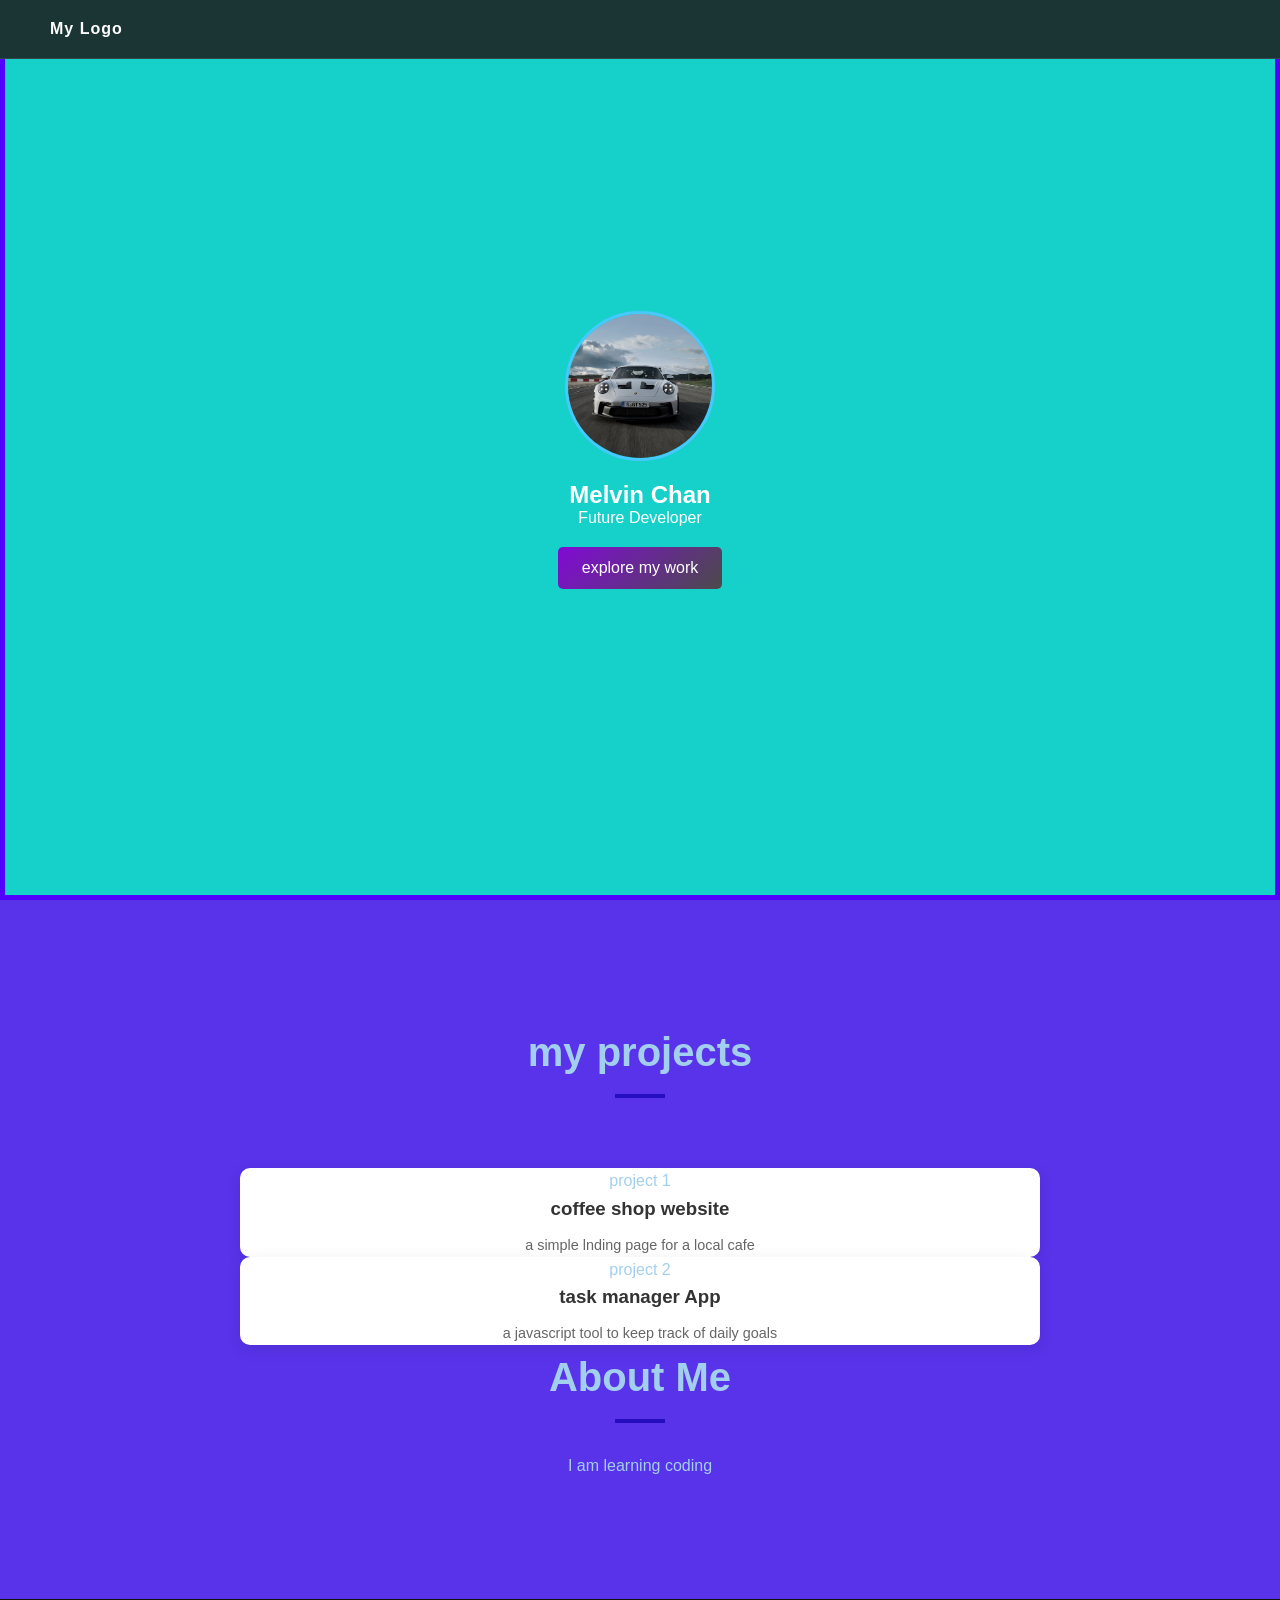
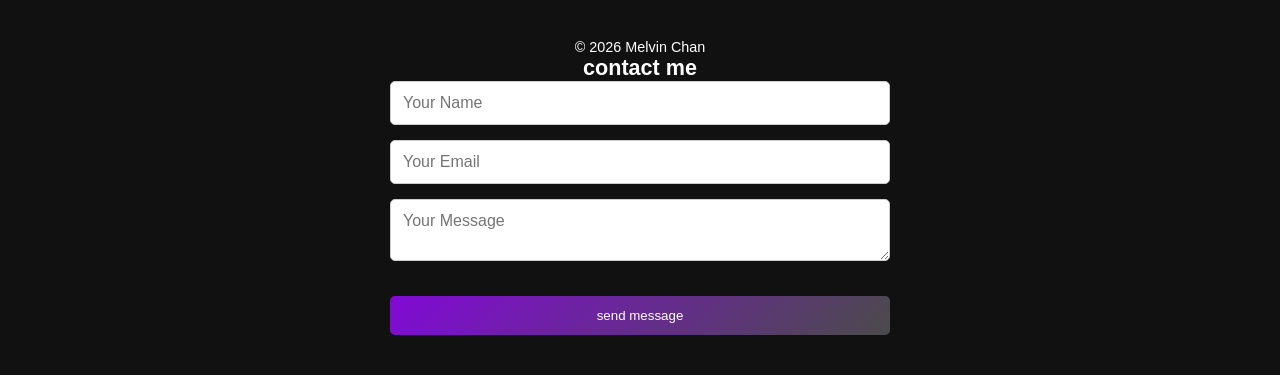
==== index.html @ a5658b12 "Rename style.html to index.html" ====
<!DOCTYPE html>
<html>
<head>
  <meta charset="UTF-8">
  <title>Melvin Portfolio</title>
  <link rel="stylesheet" href="test.css">
</head>

<body>
  <nav>My Logo</nav>

  <section class="hero">
    <img src="me.jpg" class="profile-img fade-in" alt="A pristine white Porsche sports car driving on a race track, with bold red and white striped barriers visible along the asphalt. The car features distinctive circular LED headlights and ventilation openings on the hood. Rolling green hills and cloudy sky create a dramatic backdrop. The scene conveys speed, precision, and automotive excellence.">
    <h1 class="fade-in">Melvin Chan</h1>
    <p class="fade-in-delay">Future Developer</p>
    <a href="#about" class="btn-primary fade-in-btn">explore my work</a>
  </section>

  <section id="about" class="about-section">
    <section id="projects" class="project-selection">
      <div class="container">
        <h2>my projects</h2>
        <div class="project-grid">
          <div class="project-card fade-in">
            <div class="project-img">project 1</div>
            <div class="project-info">
              <h3>coffee shop website</h3>
              <p>a simple lnding page for a local cafe</p>            </div>
          </div>
        </div> 
        <div class="project-card fade-in-delay">
          <div class="project-img">project 2</div>
          <div class="project-info">
            <h3>task manager App</h3>
            <p>a javascript tool to keep track of daily goals</p>

          </div>
        </div>       
        </h2>
      </div>
    </section>
    <div class="container">
    <h2>About Me</h2>
    <p>I am learning coding</p>
    </div>

    </section>

  <footer>
    <p>© 2026 Melvin Chan</p>
    <section id="contact" class="contact-swection"
    <div class="container">
      <h2>contact me</h2>
      <form id="contact-form">
        <input type="text" placeholder="Your Name" required>
        <input type="email" placeholder="Your Email" required>
        <textarea placeholder="Your Message" required></textarea>
        <button type="submit" class="btn-primary">send message</button>
      </form>
    </div>
    </section>
  </footer>
  <script>
    const form = document.getElementById('contact-form');
    form.addEventListener('submit', function(event) {
      event.preventDefault(); // Prevent default form submission
      alert("Thank you for your message!");
      form.reset();

    });
    const btn = documents.queryselector('.btn-primary');
    btn.addEventListner('mousedown', () => {
      btn.style.transform = 'scale(0.95)';
    });
    btn.addEventListner('mouseup', () => {
      btn.style.transform =scale(1);
    
    });
  </script>
</body>
</html>
---- test.css ----
* {
    margin: 0;
    padding: 0;
    box-sizing: border-box;
    font-family: sans-serif; /* 加返個字體，睇落專業啲 */
}

.hero {
    display: flex !important;
    flex-direction: column;
    justify-content: center;
    align-items: center;
    
    background-color: #16d0ca !important; 
    height: 100vh !important;
    width: 100%;
    
    border: 5px solid rgb(81, 0, 255); 
    color: white;
}

.btn-primary {
    padding: 12px 24px;
    background: linear-gradient(135deg, #810ad6 0%, #4b4b4b 100%);
    color: white;
    border-radius: 5px;
    text-decoration: none;
    display: inline-block;
    margin-top: 20px;
    transition: 0.3s; 
}

.btn-primary:hover {
    transform: scale(1.05); 
    filter: brightness(1.2); 
}

.about-section {
    padding: 100px 20px;
    background-color: #5833ea;
    color: #a2cfed;
    text-align: center;
}

.container {
    max-width: 800px;
    margin: 0 auto;
}

.about-section h2 {
    font-size: 2.5rem;
    margin-bottom: 20px;
    position: relative;
    display: inline-block;
}

.about-section h2::after {
    content: '';
    display: block;
    width: 50px;
    height: 4px;
    background: #250ebd;
    margin: 10px auto;
}


@keyframes fadeInUp {
    from {
        opacity: 0;
        transform: translateY(30px);
    }
    to {
        opacity: 1;
        transform: translateY(0);
    }
}

.fade-in { animation: fadeInUp 0.8s ease-out forwards; }
.fade-in-delay { animation: fadeInUp 0.8s ease-out 0.3s forwards; opacity: 0; }
.fade-in-btn { animation: fadeInUp 0.8s ease-out 0.6s forwards; opacity: 0; }
nav {
    padding: 20px 50px;
    background-color: #1a3534;
    color: white;
    letter-spacing: 1px;
    border-bottom: 1px solid rgba(255, 255, 255, 0.1);
    position: fixed;
    width: 100%;
    z-index: 100;
    font-weight: bold;
    letter-spacing: 1px;
}

footer {
    padding: 40px 0;
    background-color: #111;
    color: #ffffff;
    text-align: center;
    font-size: 0.9rem;
}
.about-section {
    padding: 120px 20px;
    line-height: 1.6;
}
html{scroll-behavior: smooth;}
   .profile-img {
    width:  150px;
    height: 150px;
    border-radius:50% ;
    object-fit: cover;
    margin-bottom: 20px;
    border: 3px solid #47c8ff;
    


   }
   .project-section {
padding: 80px 20px;
background-color: #f4f4f4;    
   }
   .project-grid {
    display: grid;
    grid-template-columns: repeat(auto-fit, minmax(300px, 1fr));
    gap: 20px;
    margin-top: 40px;
   }
   .project-card {
    background: white;
    border-radius: 10px;
    overflow:hidden;
    box-shadow: 0 4px 15px rgba(0,0,0,0.1);
    transition: transform 0.3s ;
   }
.project-card:hover {
    transform: translateY(-10px);
}
.project-card img {
    height 200px;
    background: #1a3534;
    color:white;
    display:flex
    justify-content:center;
    align-items:center;
    font-weight: bold;
}.projectp-info {padding: 20px;
}
.project-info h3 {
    margin-bottom: 10px;
    color: #333;

}
.project-info p {
    color: #666;
    font-size: 0.9rem;
}
@media (max-width: 768px) {
    .hero h1 {
        font-size: 2.5rem;
    }
    nav {
        padding:15px 20px;
        font-size: 0.9rem;
    }
    .project-grid {
        grid-template-columns: 1fr;
    }
}
.contact-section {
    padding: 80px 20px;
    background-color: #ffffff;
    
}
#contact-form {
    display:flex;
    flex-direction: column;
    max-width: 500px;
    margin: 0 auto;
    gap: 15px;

}
#contact-form input, #contact-form textarea {
    padding: 12px;
    border: 1px solid #ccc;
    border-radius: 5px;
    font-size: 1rem;

}
#contact-form button {
    cursor:pointer;
    border:none;
}
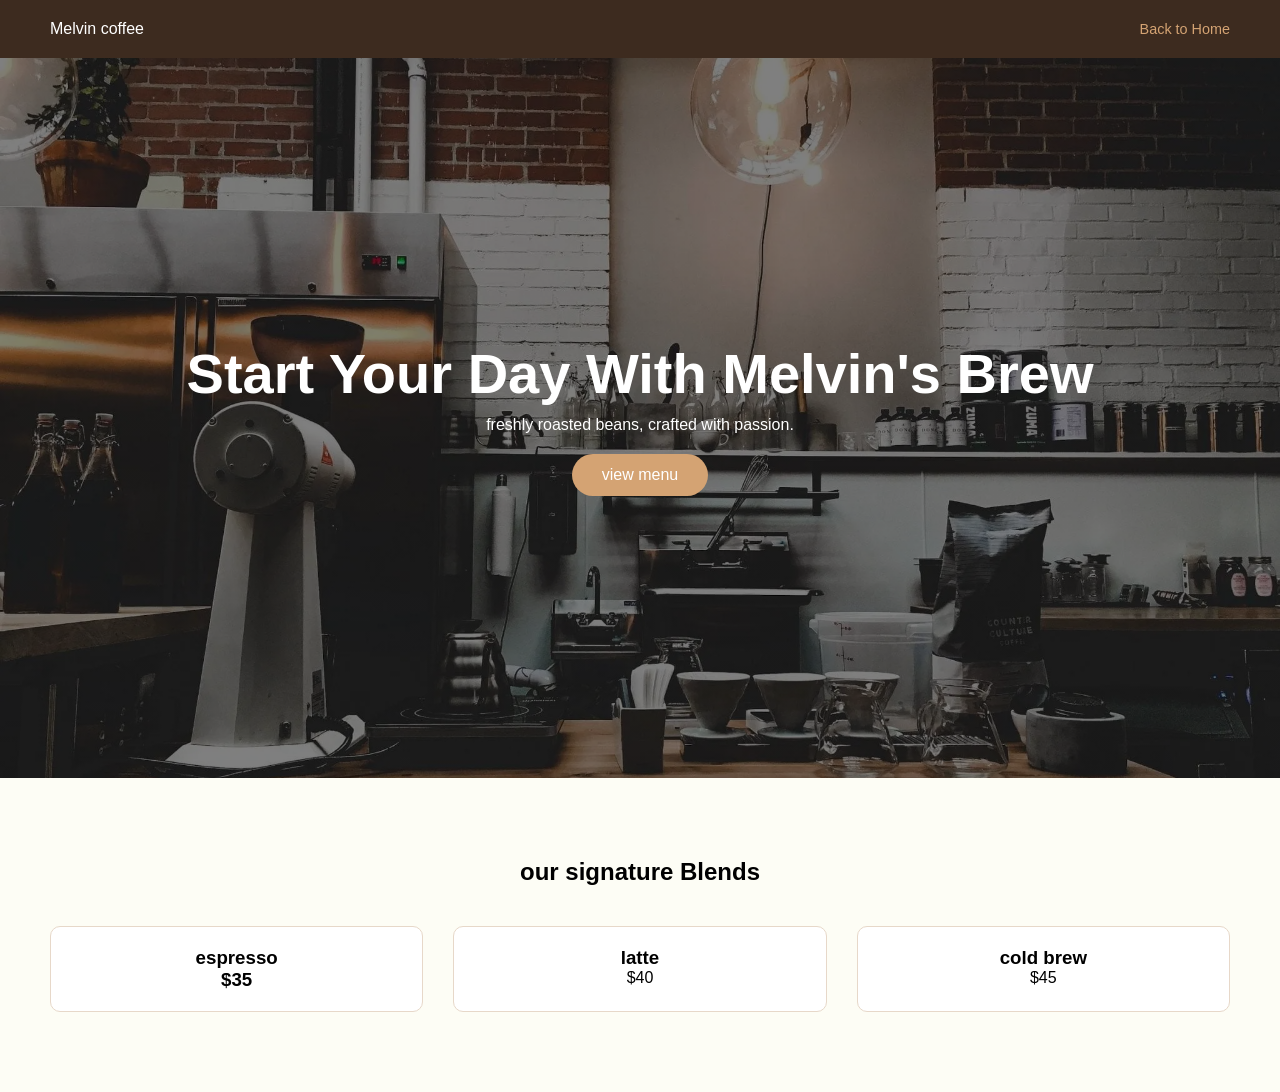
==== commit ff44a0b2: "Add files via upload" ====
--- a/index.html
+++ b/index.html
@@ -1,84 +1,43 @@
-<!DOCTYPE html>
-<html>
-<head>
-  <meta charset="UTF-8">
-  <title>Melvin Portfolio</title>
-  <link rel="stylesheet" href="test.css">
-</head>
+<!doctype html>
+<html lang="zh-Hant">
+    <head>
+        <meta charset="UTF-8">
+        <title>melvin's Coffee Roasters</title>
+        <link rel="stylesheet" href="coffee.css">
+    </head>
+    <body>
+        <header>
+            <nav>
+                <div class="logo">Melvin coffee</div>
+                <a href="https://melvinchan66-netizen.github.io/test2/" class="back-link">Back to Home</a>
+            </nav>
+        </header>
+        <section class="hero">
+            <div class="hero-content">
+                <h1>start your day with melvin's brew</h1>
+                <p>freshly roasted beans, crafted with passion.</p>
+                <a href="#menu" class="btn">view menu</a>
 
-<body>
-  <nav>My Logo</nav>
+            </div>
+            </section>
+        <section id="menu">
+            <h2>our signature Blends</h2>
+            <div class="menu-grid">
+            <div class="menu-item">
+                <h3>espresso<h/3>
+                <p>$35</p>
+                </div>
+                <div class="menu-item">
+                    <h3>latte</h3>
+                    <p>$40</p>  
+                </div>
+                <div class="menu-item">
+                    <h3>cold brew</h3>
+                    <p>$45</p>  
+                </div>
+        </section>
+            
+        
+    </body>
 
-  <section class="hero">
-    <img src="me.jpg" class="profile-img fade-in" alt="A pristine white Porsche sports car driving on a race track, with bold red and white striped barriers visible along the asphalt. The car features distinctive circular LED headlights and ventilation openings on the hood. Rolling green hills and cloudy sky create a dramatic backdrop. The scene conveys speed, precision, and automotive excellence.">
-    <h1 class="fade-in">Melvin Chan</h1>
-    <p class="fade-in-delay">Future Developer</p>
-    <a href="#about" class="btn-primary fade-in-btn">explore my work</a>
-  </section>
-
-  <section id="about" class="about-section">
-    <section id="projects" class="project-selection">
-      <div class="container">
-        <h2>my projects</h2>
-        <div class="project-grid">
-          <div class="project-card fade-in">
-            <div class="project-img">project 1</div>
-            <div class="project-info">
-              <h3>coffee shop website</h3>
-              <p>a simple lnding page for a local cafe</p>            </div>
-          </div>
-        </div> 
-        <div class="project-card fade-in-delay">
-          <div class="project-img">project 2</div>
-          <div class="project-info">
-            <h3>task manager App</h3>
-            <p>a javascript tool to keep track of daily goals</p>
-
-          </div>
-        </div>       
-        </h2>
-      </div>
-    </section>
-    <div class="container">
-    <h2>About Me</h2>
-    <p>I am learning coding</p>
-    </div>
-
-    </section>
-
-  <footer>
-    <p>© 2026 Melvin Chan</p>
-    <section id="contact" class="contact-swection"
-    <div class="container">
-      <h2>contact me</h2>
-      <form id="contact-form">
-        <input type="text" placeholder="Your Name" required>
-        <input type="email" placeholder="Your Email" required>
-        <textarea placeholder="Your Message" required></textarea>
-        <button type="submit" class="btn-primary">send message</button>
-      </form>
-    </div>
-    </section>
-  </footer>
-  <script>
-    const form = document.getElementById('contact-form');
-    form.addEventListener('submit', function(event) {
-      event.preventDefault(); // Prevent default form submission
-      alert("Thank you for your message!");
-      form.reset();
-
-    });
-    const btn = documents.queryselector('.btn-primary');
-    btn.addEventListner('mousedown', () => {
-      btn.style.transform = 'scale(0.95)';
-    });
-    btn.addEventListner('mouseup', () => {
-      btn.style.transform =scale(1);
-    
-    });
-  </script>
-</body>
 </html>
-
-
-
--- a/coffee.css
+++ b/coffee.css
@@ -0,0 +1,68 @@
+* { margin: 0; padding: 0; box-sizing: border-box; font-family: 'Segoe UI', sans-serif; }
+
+nav {
+    display: flex;
+    justify-content: space-between;
+    padding: 20px 50px;
+    background: #3d2b1f;
+    color: white;
+    align-items: center;
+}
+
+.back-link { color: #d4a373; text-decoration: none; font-size: 0.9rem; transition: 0.3s; }
+.back-link:hover { color: white; }
+
+.hero {
+    height: 80vh;
+    /* 修正：rgba 逗號位置 */
+    background: linear-gradient(rgba(0,0,0,0.5), rgba(0,0,0,0.5)), url('coffee.jpg');
+    background-size: cover;
+    background-position: center;
+    display: flex;
+    align-items: center;
+    justify-content: center;
+    color: white;
+    text-align: center;
+}
+
+.hero h1 { font-size: 3.5rem; margin-bottom: 10px; text-transform: capitalize; }
+
+.btn {
+    display: inline-block;
+    padding: 12px 30px;
+    background: #d4a373;
+    color: white;
+    text-decoration: none;
+    border-radius: 30px;
+    /* 修正：冒號符號 */
+    margin-top: 20px;
+    transition: 0.3s;
+}
+
+.btn:hover {
+    background: #b88b5c;
+    transform: scale(1.05);
+}
+
+#menu { padding: 80px 50px; text-align: center; background: #fdfdf5; }
+
+.menu-grid {
+    display: grid;
+    grid-template-columns: repeat(auto-fit, minmax(200px, 1fr));
+    gap: 30px;
+    margin-top: 40px;
+}
+
+.menu-item {
+    padding: 20px;
+    border: 1px solid #e7d8c9;
+    background: white;
+    border-radius: 10px;
+    transition: 0.3s;
+}
+
+.menu-item:hover {
+    transform: translateY(-10px);
+    box-shadow: 0 10px 20px rgba(0,0,0,0.1);
+}
+
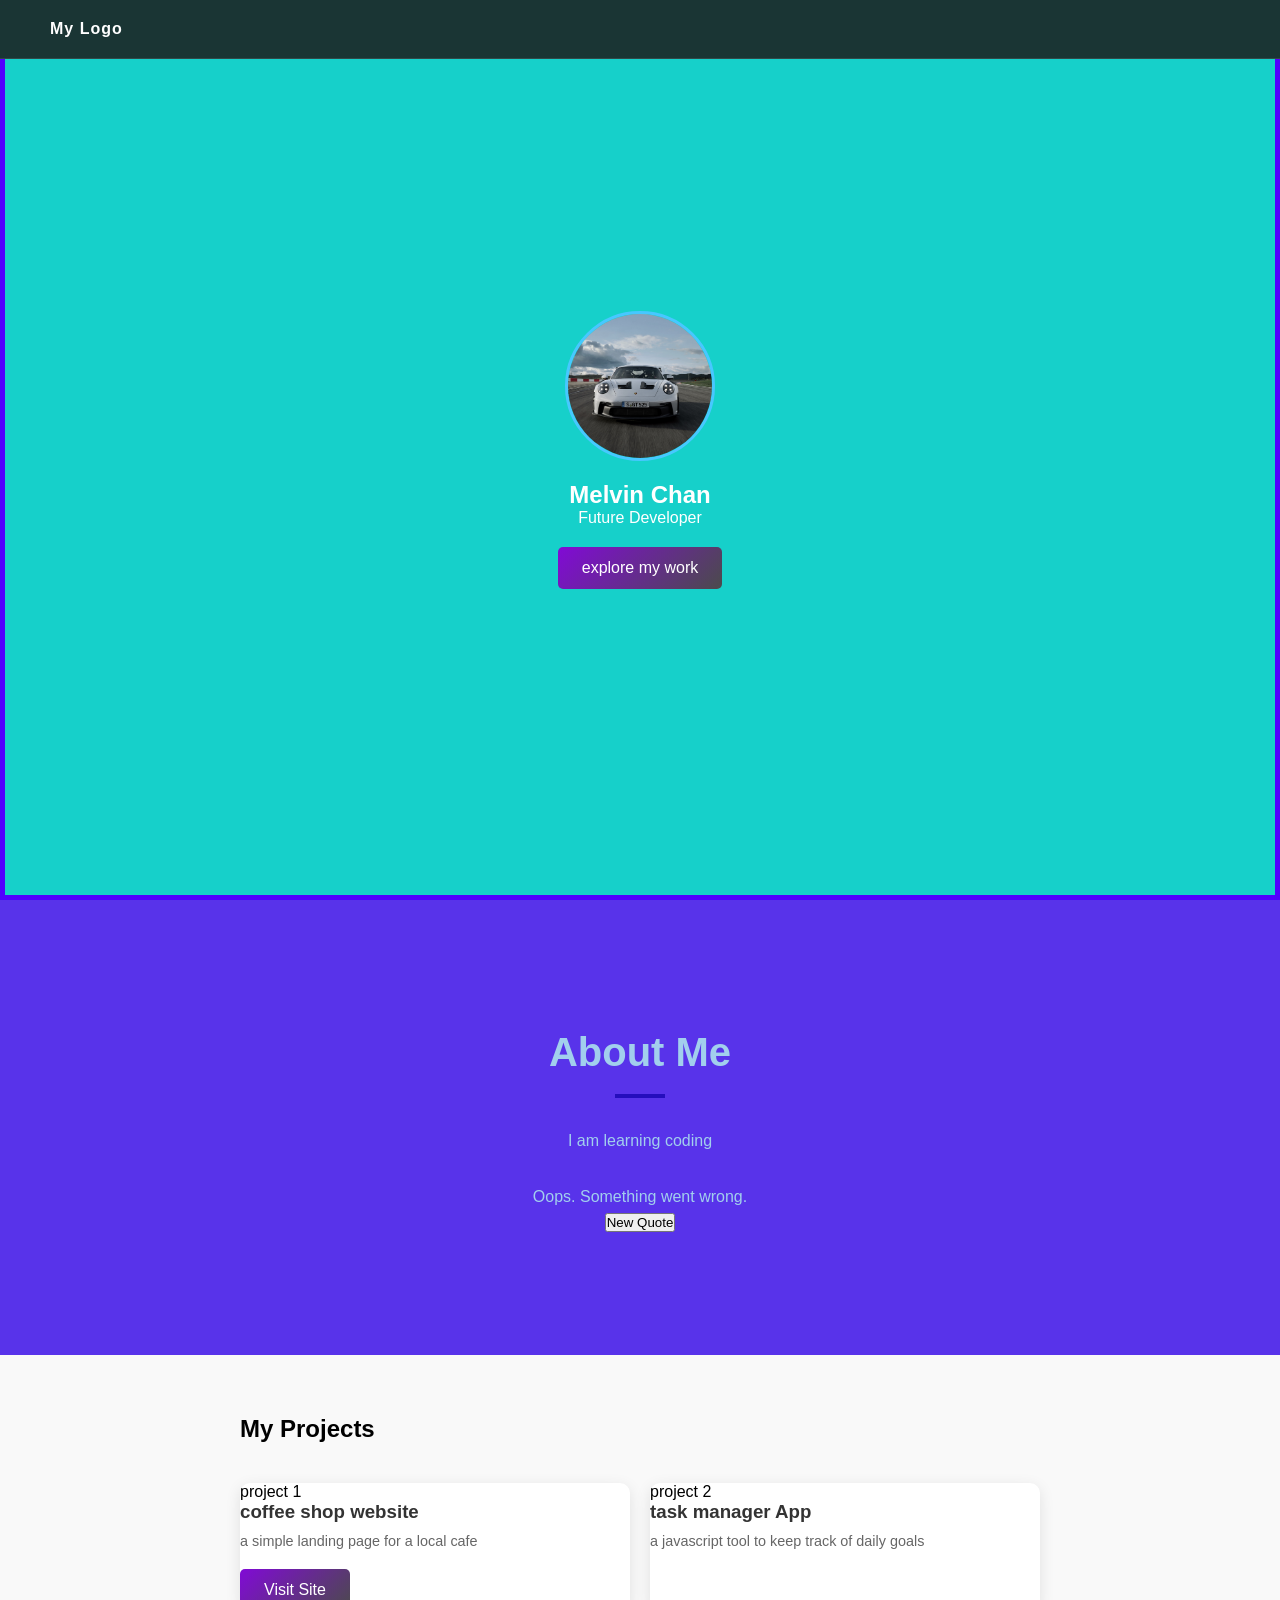
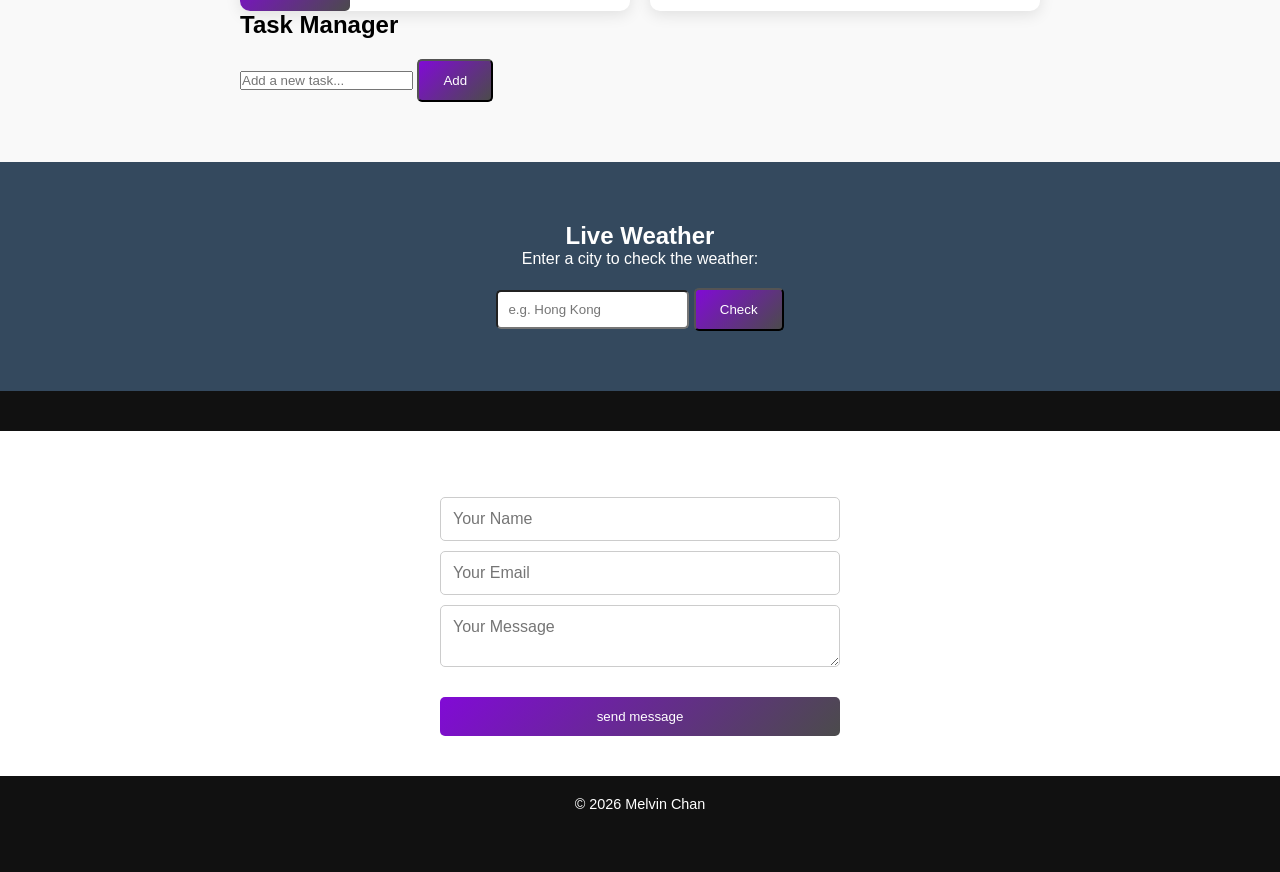
==== commit 7ca270a9: "Rename style.html to index.html" ====
--- a/index.html
+++ b/index.html
@@ -1,43 +1,194 @@
-<!doctype html>
-<html lang="zh-Hant">
-    <head>
-        <meta charset="UTF-8">
-        <title>melvin's Coffee Roasters</title>
-        <link rel="stylesheet" href="coffee.css">
-    </head>
-    <body>
-        <header>
-            <nav>
-                <div class="logo">Melvin coffee</div>
-                <a href="https://melvinchan66-netizen.github.io/test2/" class="back-link">Back to Home</a>
-            </nav>
-        </header>
-        <section class="hero">
-            <div class="hero-content">
-                <h1>start your day with melvin's brew</h1>
-                <p>freshly roasted beans, crafted with passion.</p>
-                <a href="#menu" class="btn">view menu</a>
+<!DOCTYPE html>
+<html>
+<head>
+  <meta charset="UTF-8">
+  <title>Melvin Portfolio</title>
+  <link rel="stylesheet" href="test.css">
+</head>
 
-            </div>
-            </section>
-        <section id="menu">
-            <h2>our signature Blends</h2>
-            <div class="menu-grid">
-            <div class="menu-item">
-                <h3>espresso<h/3>
-                <p>$35</p>
-                </div>
-                <div class="menu-item">
-                    <h3>latte</h3>
-                    <p>$40</p>  
-                </div>
-                <div class="menu-item">
-                    <h3>cold brew</h3>
-                    <p>$45</p>  
-                </div>
-        </section>
-            
+<body>
+  <nav>My Logo</nav>
+
+  <section class="hero">
+    <img src="me.jpg" class="profile-img fade-in" alt="My Profile Image">
+    <h1 class="fade-in">Melvin Chan</h1>
+    <p class="fade-in-delay">Future Developer</p>
+    <a href="#about" class="btn-primary fade-in-btn">explore my work</a>
+  </section>
+
+  <section id="about" class="about-section">
+    <div class="container">
+      <h2>About Me</h2>
+      <p>I am learning coding</p>
+      
+      <div class="quote-box" style="margin-top: 30px;">
+        <p id="quote-text">"loading inspiration..."</p>
+        <p id="quote-author"></p>
+        <button onclick="getQuote()" class="btn-secondary">New Quote</button>
+      </div>
+    </div>
+  </section>
+
+  <section id="projects" class="project-section" style="background-color: #f9f9f9; padding: 60px 0;">
+    <div class="container">
+      <h2>My Projects</h2>
+      <div class="project-grid">
+        <div class="project-card fade-in">
+          <div class="project-img">project 1</div>
+          <div class="project-info">
+            <h3>coffee shop website</h3>
+            <p>a simple landing page for a local cafe</p>
+            <a href="coffee-site/index.html" class="btn-primary">Visit Site</a>
+          </div>
+        </div>
+        <div class="project-card fade-in-delay">
+          <div class="project-img">project 2</div>
+          <div class="project-info">
+            <h3>task manager App</h3>
+            <p>a javascript tool to keep track of daily goals</p>
+          </div>
+        </div>
+      </div>
+    </div>
+    <section id="task-app" class="task-section">
+    <div class="container">
+        <h2>Task Manager</h2>
+        <div class="task-input-group">
+            <input type="text" id="task-input" placeholder="Add a new task...">
+            <button onclick="addTask()" class="btn-primary">Add</button>
+        </div>
+        <ul id="task-list">
+            </ul>
+    </div>
+  
+</section>
+</section>
+  </section>
+
+  <section class="weather-section" style="padding: 60px 0; text-align: center; background: #34495e; color: white;">
+    <div class="container">
+      <h2>Live Weather</h2>
+      <div id="weather-card">
+        <p>Enter a city to check the weather:</p>
+        <input type="text" id="city-input" placeholder="e.g. Hong Kong" style="padding: 10px; border-radius: 5px;">
+        <button onclick="getweather()" class="btn-primary">Check</button>
         
-    </body>
+        <div id="weather-info" style="margin-top: 20px; display: none;">
+          <h3 id="city-name"></h3>
+          <p id="temp" style="font-size: 2rem; font-weight: bold;"></p>
+          <p id="desc"></p>
+        </div>
+      </div>
+    </div>
+  </section>
 
-</html>
+  <footer>
+    <section id="contact" class="contact-section" style="padding: 40px 0;">
+      <div class="container">
+        <h2>contact me</h2>
+        <form id="contact-form" style="display: flex; flex-direction: column; max-width: 400px; margin: auto; gap: 10px;">
+          <input type="text" placeholder="Your Name" required />
+          <input type="email" placeholder="Your Email" required />
+          <textarea placeholder="Your Message" required></textarea>
+          <button type="submit" class="btn-primary">send message</button>
+        </form>
+      </div>
+    </section>
+    <p style="text-align: center; padding: 20px;">© 2026 Melvin Chan</p>
+  </footer>
+
+  <script>
+    // Form Submission
+    const form = document.getElementById('contact-form');
+    if(form) {
+      form.addEventListener('submit', function(event) {
+        event.preventDefault();
+        alert("Thank you for your message!");
+        form.reset();
+      });
+    }
+
+    // Button Animation Fix
+    const btn = document.querySelector('.btn-primary');
+    if(btn) {
+      btn.addEventListener('mousedown', () => {
+        btn.style.transform = 'scale(0.95)';
+      });
+      btn.addEventListener('mouseup', () => {
+        btn.style.transform = 'scale(1)';
+      });
+    }
+
+    // Quote API
+    async function getQuote() {
+      try {
+        const response = await fetch('https://api.quotable.io/random');
+        const data = await response.json();
+        document.getElementById('quote-text').innerText = `"${data.content}"`;
+        document.getElementById('quote-author').innerText = `- ${data.author}`;
+      } catch (error) {
+        console.error('Error fetching quote:', error);
+        document.getElementById('quote-text').innerText = "Oops. Something went wrong.";
+      }
+    }
+    getQuote(); // Run once on load
+
+    // Weather API
+    async function getweather() {
+      const city = document.getElementById('city-input').value;
+      const apikey = '44d0c67dffaeb8541f173031f9eb73ea';
+      const url = `https://api.openweathermap.org/data/2.5/weather?q=${city}&appid=${apikey}&units=metric`;
+      
+      try {
+        const response = await fetch(url);
+        const data = await response.json();
+        if (data.cod === 200) {
+          document.getElementById('city-name').innerText = data.name;
+          document.getElementById('temp').innerText = `${Math.round(data.main.temp)} °C`;
+          document.getElementById('desc').innerText = data.weather[0].description;
+          document.getElementById('weather-info').style.display = 'block';
+        } else {
+          alert('City not found. Please try again.');
+        }
+      } catch (error) {
+        console.error('Error fetching weather:', error);
+        alert('Failed to fetch weather data.');
+      }
+    }
+
+let tasks = JSON.parse(localStorage.getItem('myTasks')) || [];
+
+function renderTasks() {
+    const list = document.getElementById('task-list');
+    list.innerHTML = ''; 
+
+    tasks.forEach((task, index) => {
+        const li = document.createElement('li');
+        li.innerHTML = `
+            <span>${task}</span>
+            <button class="delete-btn" onclick="deleteTask(${index})">Delete</button>
+        `;
+        list.appendChild(li);
+    });
+
+    localStorage.setItem('myTasks', JSON.stringify(tasks));
+}
+
+function addTask() {
+    const input = document.getElementById('task-input');
+    if (input.value.trim() !== '') {
+        tasks.push(input.value);
+        input.value = ''; 
+        renderTasks();
+    }
+}
+
+function deleteTask(index) {
+    tasks.splice(index, 1); 
+    renderTasks();
+}
+
+renderTasks();
+  </script>
+</body>
+</html> 
--- a/test.css
+++ b/test.css
@@ -0,0 +1,191 @@
+* {
+    margin: 0;
+    padding: 0;
+    box-sizing: border-box;
+    font-family: sans-serif; /* 加返個字體，睇落專業啲 */
+}
+
+.hero {
+    display: flex !important;
+    flex-direction: column;
+    justify-content: center;
+    align-items: center;
+    
+    background-color: #16d0ca !important; 
+    height: 100vh !important;
+    width: 100%;
+    
+    border: 5px solid rgb(81, 0, 255); 
+    color: white;
+}
+
+.btn-primary {
+    padding: 12px 24px;
+    background: linear-gradient(135deg, #810ad6 0%, #4b4b4b 100%);
+    color: white;
+    border-radius: 5px;
+    text-decoration: none;
+    display: inline-block;
+    margin-top: 20px;
+    transition: 0.3s; 
+}
+
+.btn-primary:hover {
+    transform: scale(1.05); 
+    filter: brightness(1.2); 
+}
+
+.about-section {
+    padding: 100px 20px;
+    background-color: #5833ea;
+    color: #a2cfed;
+    text-align: center;
+}
+
+.container {
+    max-width: 800px;
+    margin: 0 auto;
+}
+
+.about-section h2 {
+    font-size: 2.5rem;
+    margin-bottom: 20px;
+    position: relative;
+    display: inline-block;
+}
+
+.about-section h2::after {
+    content: '';
+    display: block;
+    width: 50px;
+    height: 4px;
+    background: #250ebd;
+    margin: 10px auto;
+}
+
+
+@keyframes fadeInUp {
+    from {
+        opacity: 0;
+        transform: translateY(30px);
+    }
+    to {
+        opacity: 1;
+        transform: translateY(0);
+    }
+}
+
+.fade-in { animation: fadeInUp 0.8s ease-out forwards; }
+.fade-in-delay { animation: fadeInUp 0.8s ease-out 0.3s forwards; opacity: 0; }
+.fade-in-btn { animation: fadeInUp 0.8s ease-out 0.6s forwards; opacity: 0; }
+nav {
+    padding: 20px 50px;
+    background-color: #1a3534;
+    color: white;
+    letter-spacing: 1px;
+    border-bottom: 1px solid rgba(255, 255, 255, 0.1);
+    position: fixed;
+    width: 100%;
+    z-index: 100;
+    font-weight: bold;
+    letter-spacing: 1px;
+}
+
+footer {
+    padding: 40px 0;
+    background-color: #111;
+    color: #ffffff;
+    text-align: center;
+    font-size: 0.9rem;
+}
+.about-section {
+    padding: 120px 20px;
+    line-height: 1.6;
+}
+html{scroll-behavior: smooth;}
+   .profile-img {
+    width:  150px;
+    height: 150px;
+    border-radius:50% ;
+    object-fit: cover;
+    margin-bottom: 20px;
+    border: 3px solid #47c8ff;
+    
+
+
+   }
+   .project-section {
+padding: 80px 20px;
+background-color: #f4f4f4;    
+   }
+   .project-grid {
+    display: grid;
+    grid-template-columns: repeat(auto-fit, minmax(300px, 1fr));
+    gap: 20px;
+    margin-top: 40px;
+   }
+   .project-card {
+    background: white;
+    border-radius: 10px;
+    overflow:hidden;
+    box-shadow: 0 4px 15px rgba(0,0,0,0.1);
+    transition: transform 0.3s ;
+   }
+.project-card:hover {
+    transform: translateY(-10px);
+}
+.project-card img {
+    height 200px;
+    background: #1a3534;
+    color:white;
+    display:flex
+    justify-content:center;
+    align-items:center;
+    font-weight: bold;
+}.projectp-info {padding: 20px;
+}
+.project-info h3 {
+    margin-bottom: 10px;
+    color: #333;
+
+}
+.project-info p {
+    color: #666;
+    font-size: 0.9rem;
+}
+@media (max-width: 768px) {
+    .hero h1 {
+        font-size: 2.5rem;
+    }
+    nav {
+        padding:15px 20px;
+        font-size: 0.9rem;
+    }
+    .project-grid {
+        grid-template-columns: 1fr;
+    }
+}
+.contact-section {
+    padding: 80px 20px;
+    background-color: #ffffff;
+    
+}
+#contact-form {
+    display:flex;
+    flex-direction: column;
+    max-width: 500px;
+    margin: 0 auto;
+    gap: 15px;
+
+}
+#contact-form input, #contact-form textarea {
+    padding: 12px;
+    border: 1px solid #ccc;
+    border-radius: 5px;
+    font-size: 1rem;
+
+}
+#contact-form button {
+    cursor:pointer;
+    border:none;
+}
